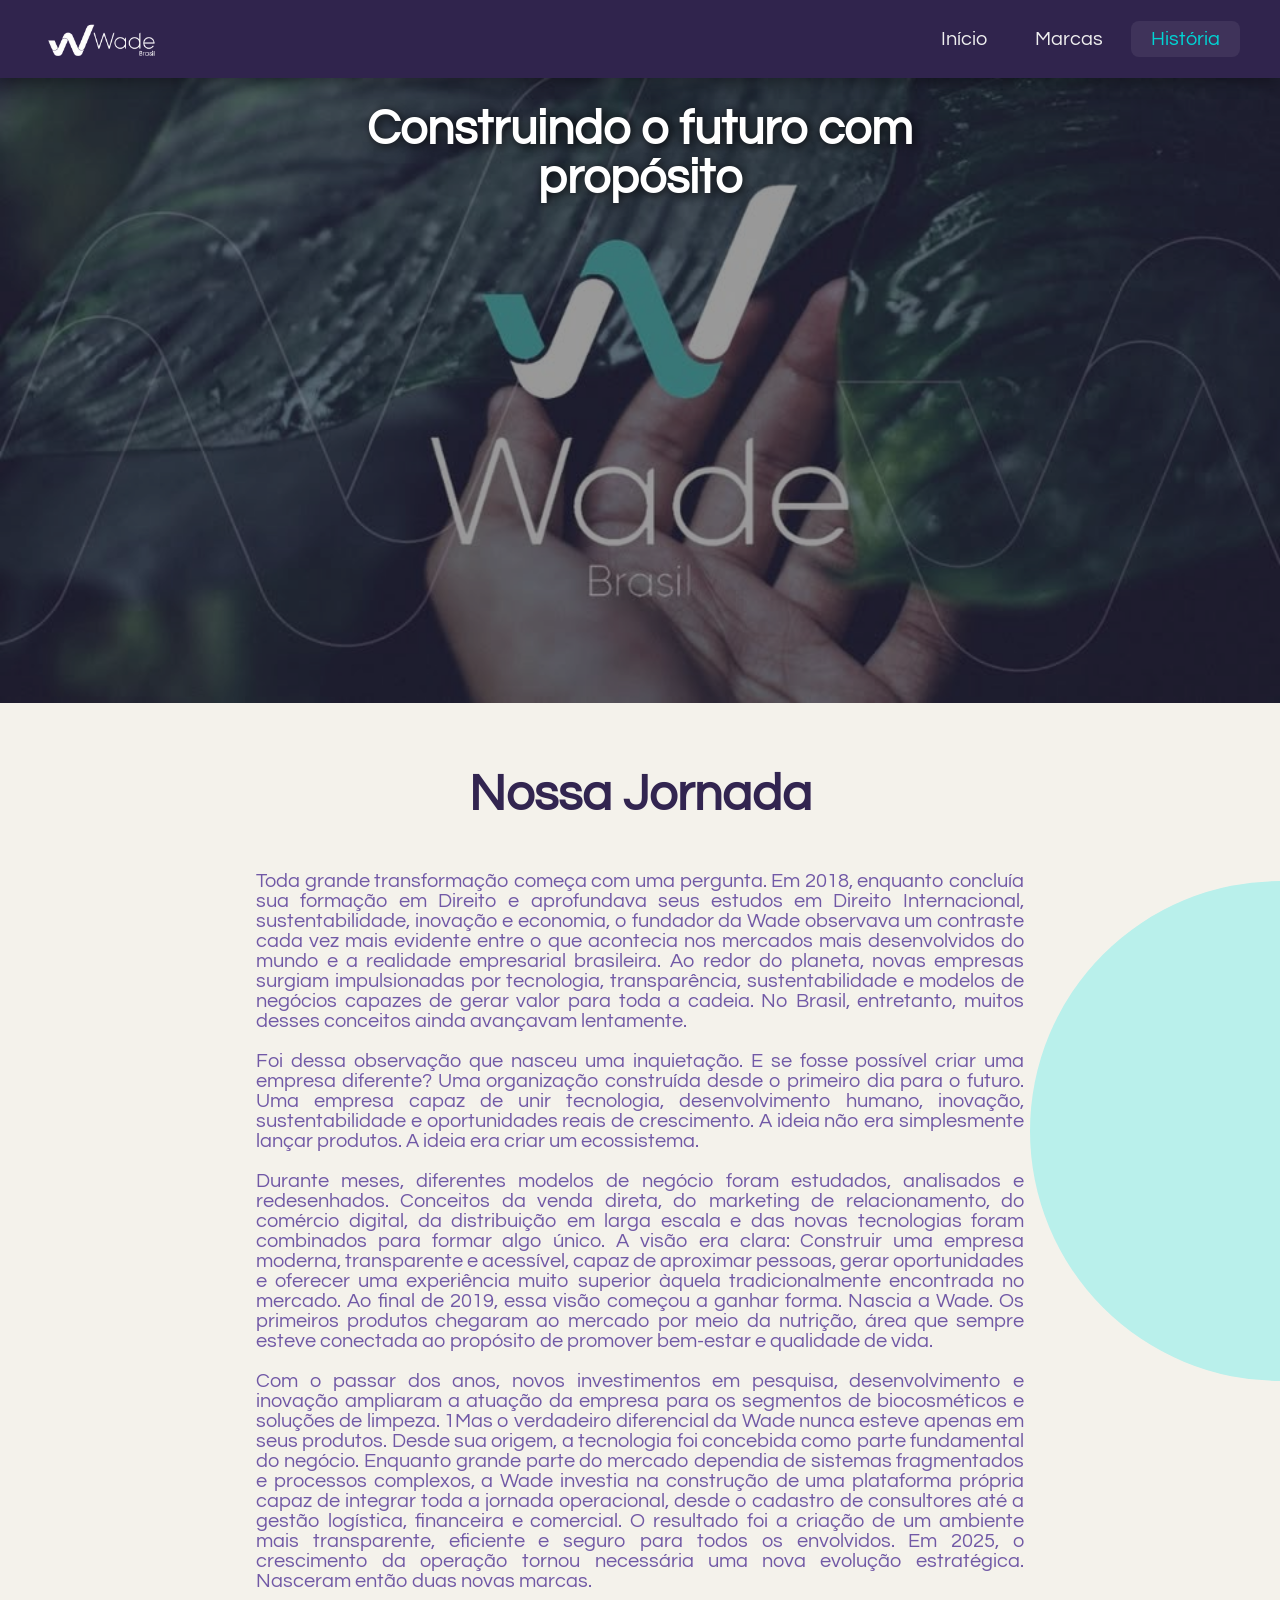
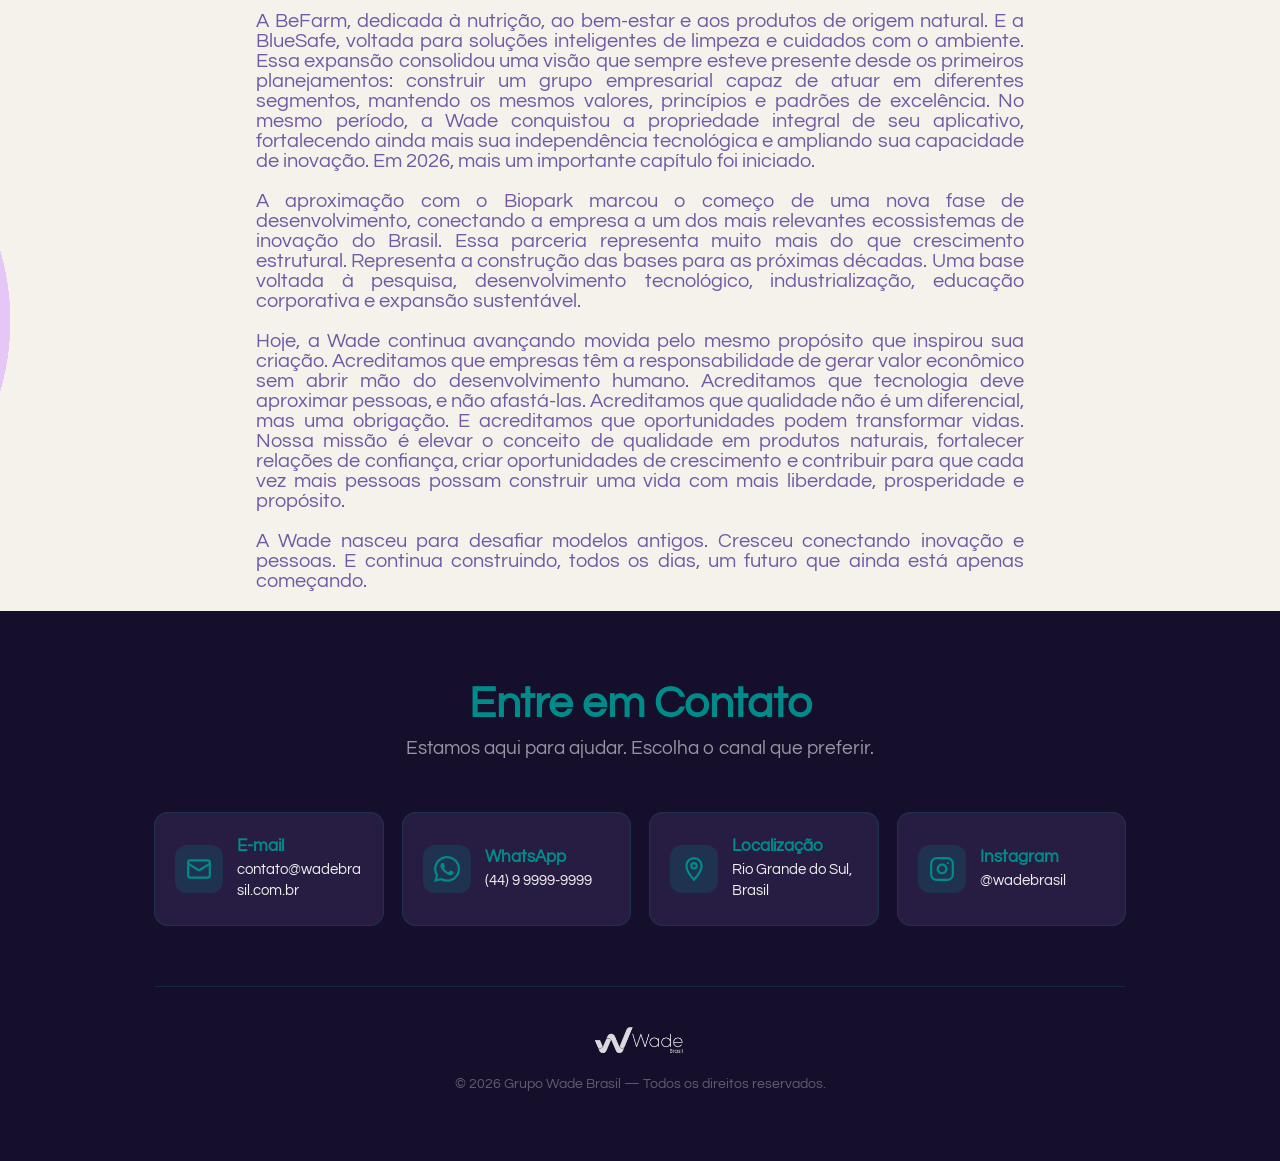
==== pagina_historia.html @ 8c089dba "v0.1" ====
<!DOCTYPE html>
<html lang="pt-BR">
<head>
    <meta charset="UTF-8">
    <meta name="viewport" content="width=device-width, initial-scale=1.0">
    <title>História do Grupo Wade</title>
    <link rel="stylesheet" href="pagina_historia.css">
</head>
<body>
    <nav class="barra">
        <a href="pagina_inicial.html" class="nav-logo-link">
            <img src="/img/marcas/logo.png" alt="Wade Brasil" class="nav-logo">
        </a>
        <ul class="nav-links">
           <li><a href="pagina_inicial.html" class="nav-item">Início</a></li>
            <li><a href="pagina_marcas.html" class="nav-item">Marcas</a></li>
            <li><a href="pagina_historia.html" class="nav-item active">História</a></li>
        </ul>
    </nav>

    <div class="inicio">
    <img class="inicio.img" src="/img/hero.jpg">

    <h2>Construindo o futuro com propósito</h2>
    </div>
    <br>
    
    <h1 class = "titulo_inicial">Nossa Jornada</h1>
    <div class="texto">
        <p>Toda grande transformação começa com uma pergunta. Em 2018, enquanto concluía sua formação em Direito e aprofundava seus estudos em Direito Internacional, sustentabilidade, inovação e economia, o fundador da Wade observava um contraste cada vez mais evidente entre o que acontecia nos mercados mais desenvolvidos do mundo e a realidade empresarial brasileira. Ao redor do planeta, novas empresas surgiam impulsionadas por tecnologia, transparência, sustentabilidade e modelos de negócios capazes de gerar valor para toda a cadeia. No Brasil, entretanto, muitos desses conceitos ainda avançavam lentamente. </p>
        <br>


        <p>
            Foi dessa observação que nasceu uma inquietação. E se fosse possível criar uma empresa diferente? Uma organização construída desde o primeiro dia para o futuro. Uma empresa capaz de unir tecnologia, desenvolvimento humano, inovação, sustentabilidade e oportunidades reais de crescimento. A ideia não era simplesmente lançar produtos. A ideia era criar um ecossistema.
        </p>
        <br>
        <p>Durante meses, diferentes modelos de negócio foram estudados, analisados e redesenhados. Conceitos da venda direta, do marketing de relacionamento, do comércio digital, da distribuição em larga escala e das novas tecnologias foram combinados para formar algo único. A visão era clara: Construir uma empresa moderna, transparente e acessível, capaz de aproximar pessoas, gerar oportunidades e oferecer uma experiência muito superior àquela tradicionalmente encontrada no mercado. Ao final de 2019, essa visão começou a ganhar forma. Nascia a Wade. Os primeiros produtos chegaram ao mercado por meio da nutrição, área que sempre esteve conectada ao propósito de promover bem-estar e qualidade de vida. </p>
        <br>
        <p>
            Com o passar dos anos, novos investimentos em pesquisa, desenvolvimento e inovação ampliaram a atuação da empresa para os segmentos de biocosméticos e soluções de limpeza. 1Mas o verdadeiro diferencial da Wade nunca esteve apenas em seus produtos. Desde sua origem, a tecnologia foi concebida como parte fundamental do negócio. Enquanto grande parte do mercado dependia de sistemas fragmentados e processos complexos, a Wade investia na construção de uma plataforma própria capaz de integrar toda a jornada operacional, desde o cadastro de consultores até a gestão logística, financeira e comercial. O resultado foi a criação de um ambiente mais transparente, eficiente e seguro para todos os envolvidos. Em 2025, o crescimento da operação tornou necessária uma nova evolução estratégica. Nasceram então duas novas marcas. 
        </p>
        <br>
        <p>A BeFarm, dedicada à nutrição, ao bem-estar e aos produtos de origem natural. E a BlueSafe, voltada para soluções inteligentes de limpeza e cuidados com o ambiente. Essa expansão consolidou uma visão que sempre esteve presente desde os primeiros planejamentos: construir um grupo empresarial capaz de atuar em diferentes segmentos, mantendo os mesmos valores, princípios e padrões de excelência. No mesmo período, a Wade conquistou a propriedade integral de seu aplicativo, fortalecendo ainda mais sua independência tecnológica e ampliando sua capacidade de inovação. Em 2026, mais um importante capítulo foi iniciado. </p>
        <br>
        <p>A aproximação com o Biopark marcou o começo de uma nova fase de desenvolvimento, conectando a empresa a um dos mais relevantes ecossistemas de inovação do Brasil. Essa parceria representa muito mais do que crescimento estrutural. Representa a construção das bases para as próximas décadas. Uma base voltada à pesquisa, desenvolvimento tecnológico, industrialização, educação corporativa e expansão sustentável.</p>
        <br>
        <p>Hoje, a Wade continua avançando movida pelo mesmo propósito que inspirou sua criação. Acreditamos que empresas têm a responsabilidade de gerar valor econômico sem abrir mão do desenvolvimento humano. Acreditamos que tecnologia deve aproximar pessoas, e não afastá-las. Acreditamos que qualidade não é um diferencial, mas uma obrigação. E acreditamos que oportunidades podem transformar vidas. Nossa missão é elevar o conceito de qualidade em produtos naturais, fortalecer relações de confiança, criar oportunidades de crescimento e contribuir para que cada vez mais pessoas possam construir uma vida com mais liberdade, prosperidade e propósito.</p>
        <br>
        <p> A Wade nasceu para desafiar modelos antigos. Cresceu conectando inovação e pessoas. E continua construindo, todos os dias, um futuro que ainda está apenas começando.</p>
    </div>

    <!-- Rodape produzido por Gabriel -->

    <footer class="contatos-sec" id="contatos">
    <div class="contatos-inner">

        <div class="contatos-header">
            <h2>Entre em Contato</h2>
            <p class="contatos-sub">Estamos aqui para ajudar. Escolha o canal que preferir.</p>
        </div>

        <div class="contatos-grid">

            <a href="mailto:contato@wadebrasil.com.br" class="contato-card">
                <div class="contato-icon-wrap">
                    <svg width="26" height="26" viewBox="0 0 24 24" fill="none" stroke="currentColor" stroke-width="2" stroke-linecap="round" stroke-linejoin="round">
                        <rect x="2" y="4" width="20" height="16" rx="2"/>
                        <path d="M22 7l-8.97 5.7a1.94 1.94 0 0 1-2.06 0L2 7"/>
                    </svg>
                </div>
                <div class="contato-info">
                    <h4>E-mail</h4>
                    <p>contato@wadebrasil.com.br</p>
                </div>
            </a>

            <a href="https://wa.me/5544999999999" class="contato-card" target="_blank" rel="noopener">
                <div class="contato-icon-wrap">
                    <svg width="26" height="26" viewBox="0 0 24 24" fill="currentColor">
                        <path d="M17.472 14.382c-.297-.149-1.758-.867-2.03-.967-.273-.099-.471-.148-.67.15-.197.297-.767.966-.94 1.164-.173.199-.347.223-.644.075-.297-.15-1.255-.463-2.39-1.475-.883-.788-1.48-1.761-1.653-2.059-.173-.297-.018-.458.13-.606.134-.133.298-.347.446-.52.149-.174.198-.298.298-.497.099-.198.05-.371-.025-.52-.075-.149-.669-1.612-.916-2.207-.242-.579-.487-.5-.669-.51a12.8 12.8 0 0 0-.57-.01c-.198 0-.52.074-.792.372-.272.297-1.04 1.016-1.04 2.479 0 1.462 1.065 2.875 1.213 3.074.149.198 2.096 3.2 5.077 4.487.709.306 1.262.489 1.694.625.712.227 1.36.195 1.871.118.571-.085 1.758-.719 2.006-1.413.248-.694.248-1.289.173-1.413-.074-.124-.272-.198-.57-.347m-5.421 7.403h-.004a9.87 9.87 0 0 1-5.031-1.378l-.361-.214-3.741.982.998-3.648-.235-.374a9.86 9.86 0 0 1-1.51-5.26c.001-5.45 4.436-9.884 9.888-9.884 2.64 0 5.122 1.03 6.988 2.898a9.825 9.825 0 0 1 2.893 6.994c-.003 5.45-4.437 9.884-9.885 9.884m8.413-18.297A11.815 11.815 0 0 0 12.05 0C5.495 0 .16 5.335.157 11.892c0 2.096.547 4.142 1.588 5.945L.057 24l6.305-1.654a11.882 11.882 0 0 0 5.683 1.448h.005c6.554 0 11.89-5.335 11.893-11.893a11.821 11.821 0 0 0-3.48-8.413z"/>
                    </svg>
                </div>
                <div class="contato-info">
                    <h4>WhatsApp</h4>
                    <p>(44) 9 9999-9999</p>
                </div>
            </a>

            <div class="contato-card no-link">
                <div class="contato-icon-wrap">
                    <svg width="26" height="26" viewBox="0 0 24 24" fill="none" stroke="currentColor" stroke-width="2" stroke-linecap="round" stroke-linejoin="round">
                        <path d="M12 2C8.13 2 5 5.13 5 9c0 5.25 7 13 7 13s7-7.75 7-13c0-3.87-3.13-7-7-7z"/>
                        <circle cx="12" cy="9" r="2.5"/>
                    </svg>
                </div>
                <div class="contato-info">
                    <h4>Localização</h4>
                    <p>Rio Grande do Sul, Brasil</p>
                </div>
            </div>

            <a href="https://instagram.com/wadebrasil" class="contato-card" target="_blank" rel="noopener">
                <div class="contato-icon-wrap">
                    <svg width="26" height="26" viewBox="0 0 24 24" fill="none" stroke="currentColor" stroke-width="2" stroke-linecap="round" stroke-linejoin="round">
                        <rect x="2" y="2" width="20" height="20" rx="5" ry="5"/>
                        <path d="M16 11.37A4 4 0 1 1 12.63 8 4 4 0 0 1 16 11.37z"/>
                        <line x1="17.5" y1="6.5" x2="17.51" y2="6.5"/>
                    </svg>
                </div>
                <div class="contato-info">
                    <h4>Instagram</h4>
                    <p>@wadebrasil</p>
                </div>
            </a>

        </div>

        <div class="rodape">
            <img src="/img/marcas/logo.png" alt="Wade Brasil" class="footer-logo">
            <p>© 2026 Grupo Wade Brasil — Todos os direitos reservados.</p>
        </div>

    </div>
</footer>
 
</body>
</html>
---- pagina_historia.css ----
@import url('https://fonts.googleapis.com/css2?family=Questrial&display=swap');
*{
    margin: 0;
    padding: 0;
    box-sizing: border-box;
}
body{
    background-color: #f4f2eb;
    width: 100%;
    height: auto;
    overflow-x: hidden;
    margin: 0;
    padding: 0;
    font-family: "Questrial", sans-serif;
}
.barra {
  display: flex;
  justify-content: space-between;
  align-items: center;
  background-color: #30244d;
  padding: 10px 40px;
  width: 100%;
  position: sticky;
  top: 0;
  z-index: 999;
  box-shadow: 0 2px 16px rgba(0,0,0,0.4);
  font-family: "Questrial", sans-serif;
}

.nav-logo-link {
  display: flex;
  align-items: center;
  text-decoration: none;
  flex-shrink: 0;
}

.nav-logo {
  height: 58px;
  width: auto;
  display: block;
  image-rendering: high-quality;
  -webkit-font-smoothing: antialiased;
}

.nav-links {
  display: flex;
  align-items: center;
  gap: 8px;
  list-style: none;
}

.nav-links li {
  list-style: none;
}

.nav-item {
  font-size: 20px;
  color: #efefef;
  text-decoration: none;
  font-family: "Questrial", sans-serif;
  padding: 8px 20px;
  border-radius: 8px;
  transition: color 0.2s, background-color 0.2s;
  display: inline-block;
  white-space: nowrap;
}

.nav-item:hover, .nav-item.active
 {
  color: #00d4d4;
  background-color: rgba(255,255,255,0.07); 
  text-decoration: none;
} 

/* .linha_tempo{
  background-color: #322550;
  color: white;
  border: radius 20px #008B8B;
  border-radius: 5%;
  height: 200px;
  width: 200px;
  flex-wrap: wrap;
} */
.inicio::after{
    content: "";
    position: absolute;
    inset: 0;
    background: rgba(0,0,0,0.4);
}
.inicio{
    position: relative;
    /* border: 5px solid #5abec1; */
}

.inicio img{
    width: 100%;
    height: 500px; /* ajuste como quiser */
    object-fit: cover;
    display: block;
}

.inicio h2{
    position: absolute;
    top: 20%;
    left: 50%;
    transform: translate(-50%, -100%);

    color: white;
    font-size: 3rem;
    text-align: center;
    text-shadow: 2px 2px 10px rgba(0,0,0,0.8);

    z-index: 2;
}
h2{
    text-align: center;
    color: #5abec1;
    display: absolute;
    z-index: 3;
}
.titulo_inicial{
    margin: 50px;
    text-align: center;
    color: #322550;
    font-size: 50px;
}
.inicio img{
    width: 100%;
    height: auto;
    display: block;
    margin: 0 auto;
}
.texto p{
    width: 60%;
    margin-bottom: 20px;  
}  
.texto ::after{
    content: "";

    position: absolute;

    width: 500px;
    height: 500px;

    top: 800px;
    right: 1270px;

    background: #e5c7f7;
    border-radius: 50%;

    z-index: -1;
} 
.texto{
    display: flex;
    justify-content: center;
    flex-wrap: wrap;
    width: 100%;
    font-size: 20px;
    color:#7159a6;  
    position: relative;
    text-align: justify;
    /* border: solid red 1px; */
}
.texto::before{
    content: "";

    position: absolute;

    width: 500px;
    height: 500px;

    top: 10px;
    right: -250px;

    background: #b9f0eb;
    border-radius: 50%;

    z-index: -1;
} 
  

.logo img{
    width: 180px;
    height: 180px;
}
/* Rodape produzida por Gabriel */

.contatos-sec {
  background-color: #160f2b;
  padding: 0;
}

.contatos-inner {
  max-width: 1100px;
  margin: 0 auto;
  padding: 70px 5%;
}

.contatos-header {
  text-align: center;
  margin-bottom: 54px;
}

.contatos-header h2 {
  color: #008B8B;
  font-family: "Questrial", sans-serif;
  font-size: 44px;
  margin-bottom: 12px;
}

.contatos-sub {
  color: rgba(239,239,239,0.6);
  font-family: "Questrial", sans-serif;
  font-size: 19px;
}

.contatos-grid {
  display: grid;
  grid-template-columns: repeat(auto-fit, minmax(200px, 1fr));
  gap: 18px;
  margin-bottom: 60px;
}

.contato-card {
  background-color: rgba(48,36,77,0.7);
  border: 1px solid rgba(0,139,139,0.2);
  border-radius: 14px;
  padding: 24px 20px;
  display: flex;
  align-items: center;
  gap: 14px;
  font-family: "Questrial", sans-serif;
  text-decoration: none;
  color: inherit;
  transition: background-color 0.2s, border-color 0.2s, transform 0.2s;
  cursor: pointer;
  min-width: 0;
}

.contato-card:hover {
  background-color: rgba(0,139,139,0.15);
  border-color: #008B8B;
  transform: translateY(-3px);
  text-decoration: none;
  color: inherit;
}

.contato-card.no-link {
  cursor: default;
}

.contato-card.no-link:hover {
  transform: none;
  background-color: rgba(48,36,77,0.7);
  border-color: rgba(0,139,139,0.2);
}

.contato-icon-wrap {
  flex-shrink: 0;
  width: 48px;
  height: 48px;
  background-color: rgba(0,139,139,0.2);
  border-radius: 12px;
  display: flex;
  align-items: center;
  justify-content: center;
  color: #008B8B;
}

.contato-info {
  min-width: 0;
  flex: 1;
}

.contato-info h4 {
  color: #008B8B;
  font-family: "Questrial", sans-serif;
  font-size: 17px;
  margin-bottom: 4px;
  white-space: nowrap;
}

.contato-info p {
  color: #efefef;
  font-family: "Questrial", sans-serif;
  font-size: 15px;
  word-break: break-all;
  overflow-wrap: break-word;
  line-height: 1.4;
}

.rodape {
  border-top: 1px solid rgba(0,139,139,0.2);
  padding-top: 28px;
  display: flex;
  flex-direction: column;
  align-items: center;
  gap: 14px;
}

.footer-logo {
  height: 48px;
  width: auto;
  opacity: 0.85;
  image-rendering: high-quality;
}

.rodape p {
  color: rgba(239,239,239,0.35);
  font-family: "Questrial", sans-serif;
  font-size: 14px;
  text-align: center;
}

@media (max-width: 768px) {
  .barra {
    padding: 10px 20px;
  }

  .nav-logo {
    height: 44px;
  }

  .nav-item {
    font-size: 16px;
    padding: 6px 12px;
  }

  .hero-container {
    height: 520px;
  }

  .hero-titulo {
    font-size: 44px;
  }

  .hero-sub {
    font-size: 20px;
  }

  .hero-overlay {
    padding-left: 6%;
  }

  .sobre,
  .marcas-sec,
  .app-sec,
  .download-sec,
  .revenda-sec {
    padding: 50px 6%;
  }

  .sobre-content h2,
  .sec-titulo,
  .download-content h2,
  .revenda-texto h2,
  .contatos-header h2 {
    font-size: 32px;
  }

  .divider-v {
    display: none;
  }

  .steps-wrapper {
    flex-direction: column;
    gap: 40px;
  }

  .steps-col {
    max-width: 100%;
  }

  .contatos-grid {
    grid-template-columns: 1fr;
  }

  .badges {
    flex-direction: column;
    align-items: center;
  }

  .badge {
    width: 100%;
    max-width: 300px;
  }

  .hist-titulo {
    font-size: 36px;
  }

  .hist-sub {
    font-size: 17px;
  }

  .timeline::before {
    left: 16px;
  }

  .timeline-item {
    width: 100%;
    align-self: flex-start !important;
    padding-left: 48px !important;
    padding-right: 0 !important;
    text-align: left !important;
  }

  .tl-dot {
    left: 8px !important;
    right: auto !important;
  }

  .hist-sec-titulo {
    font-size: 30px;
  }
}
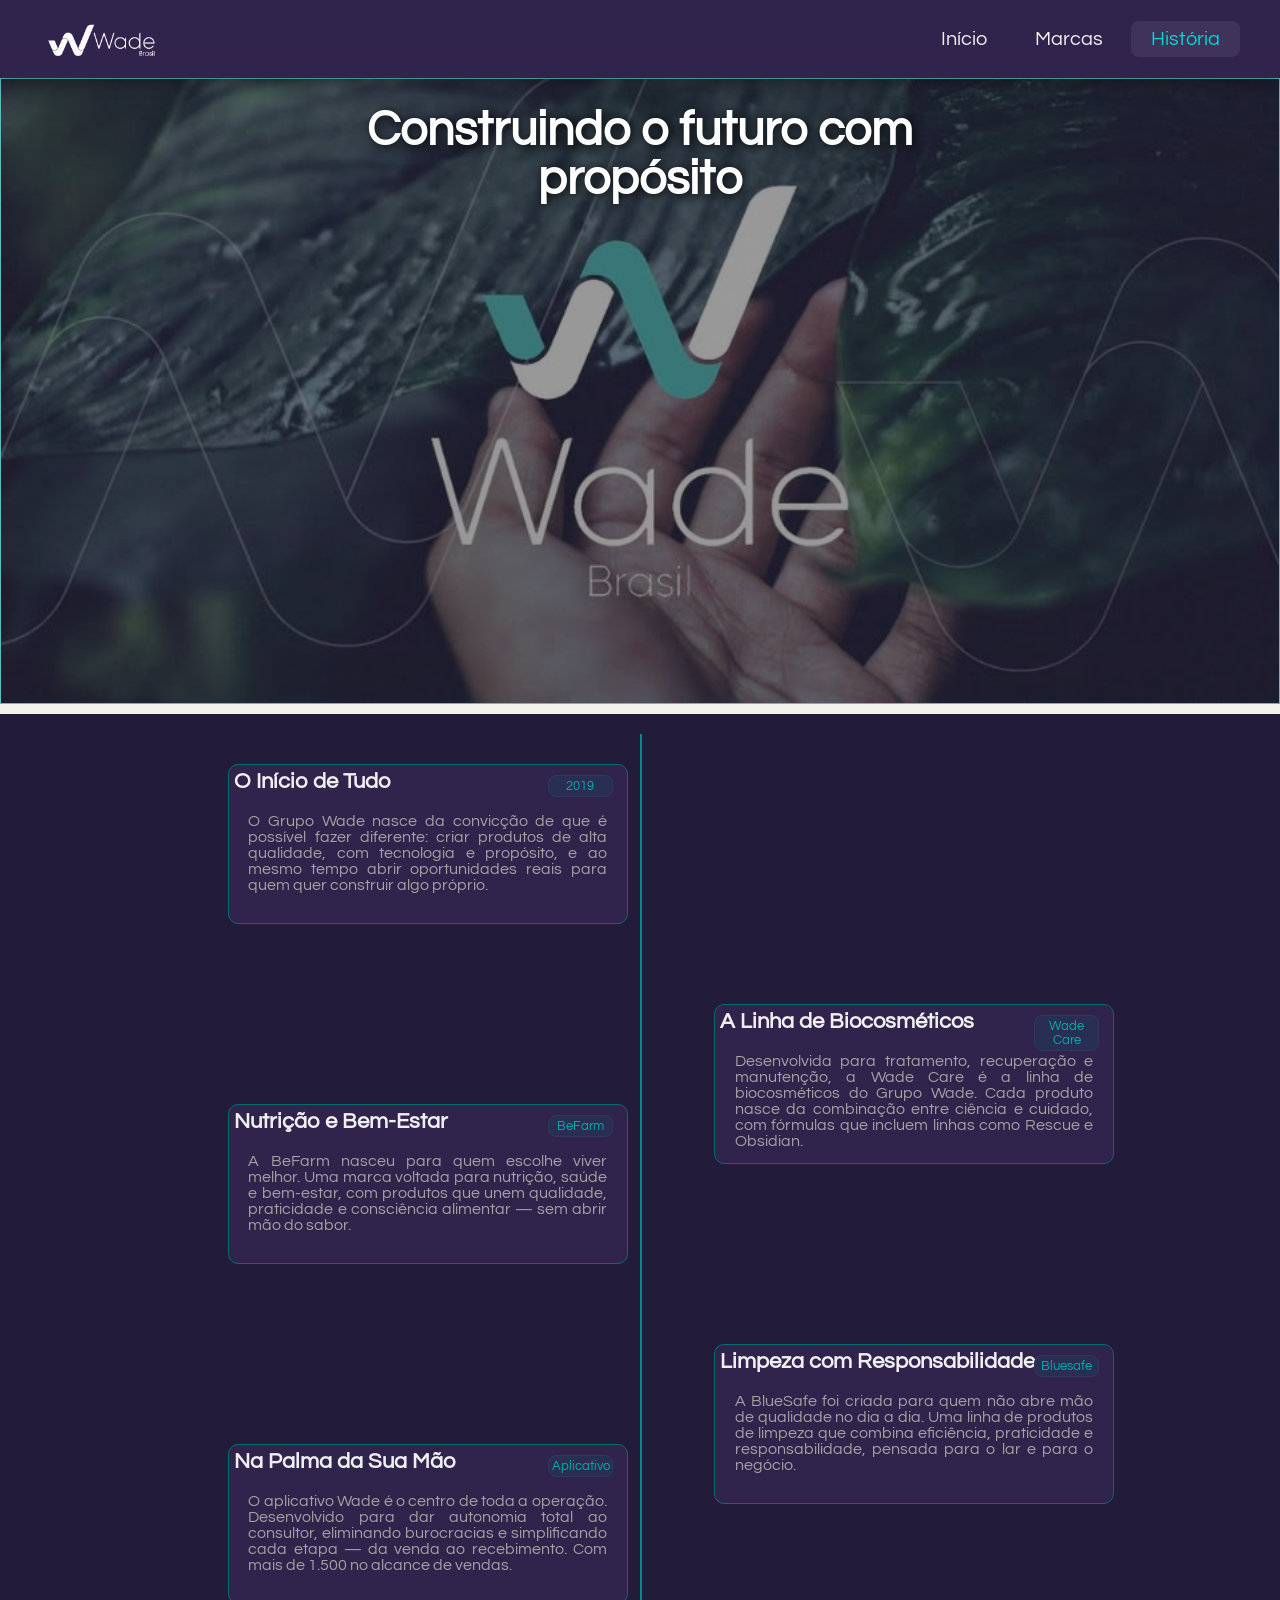
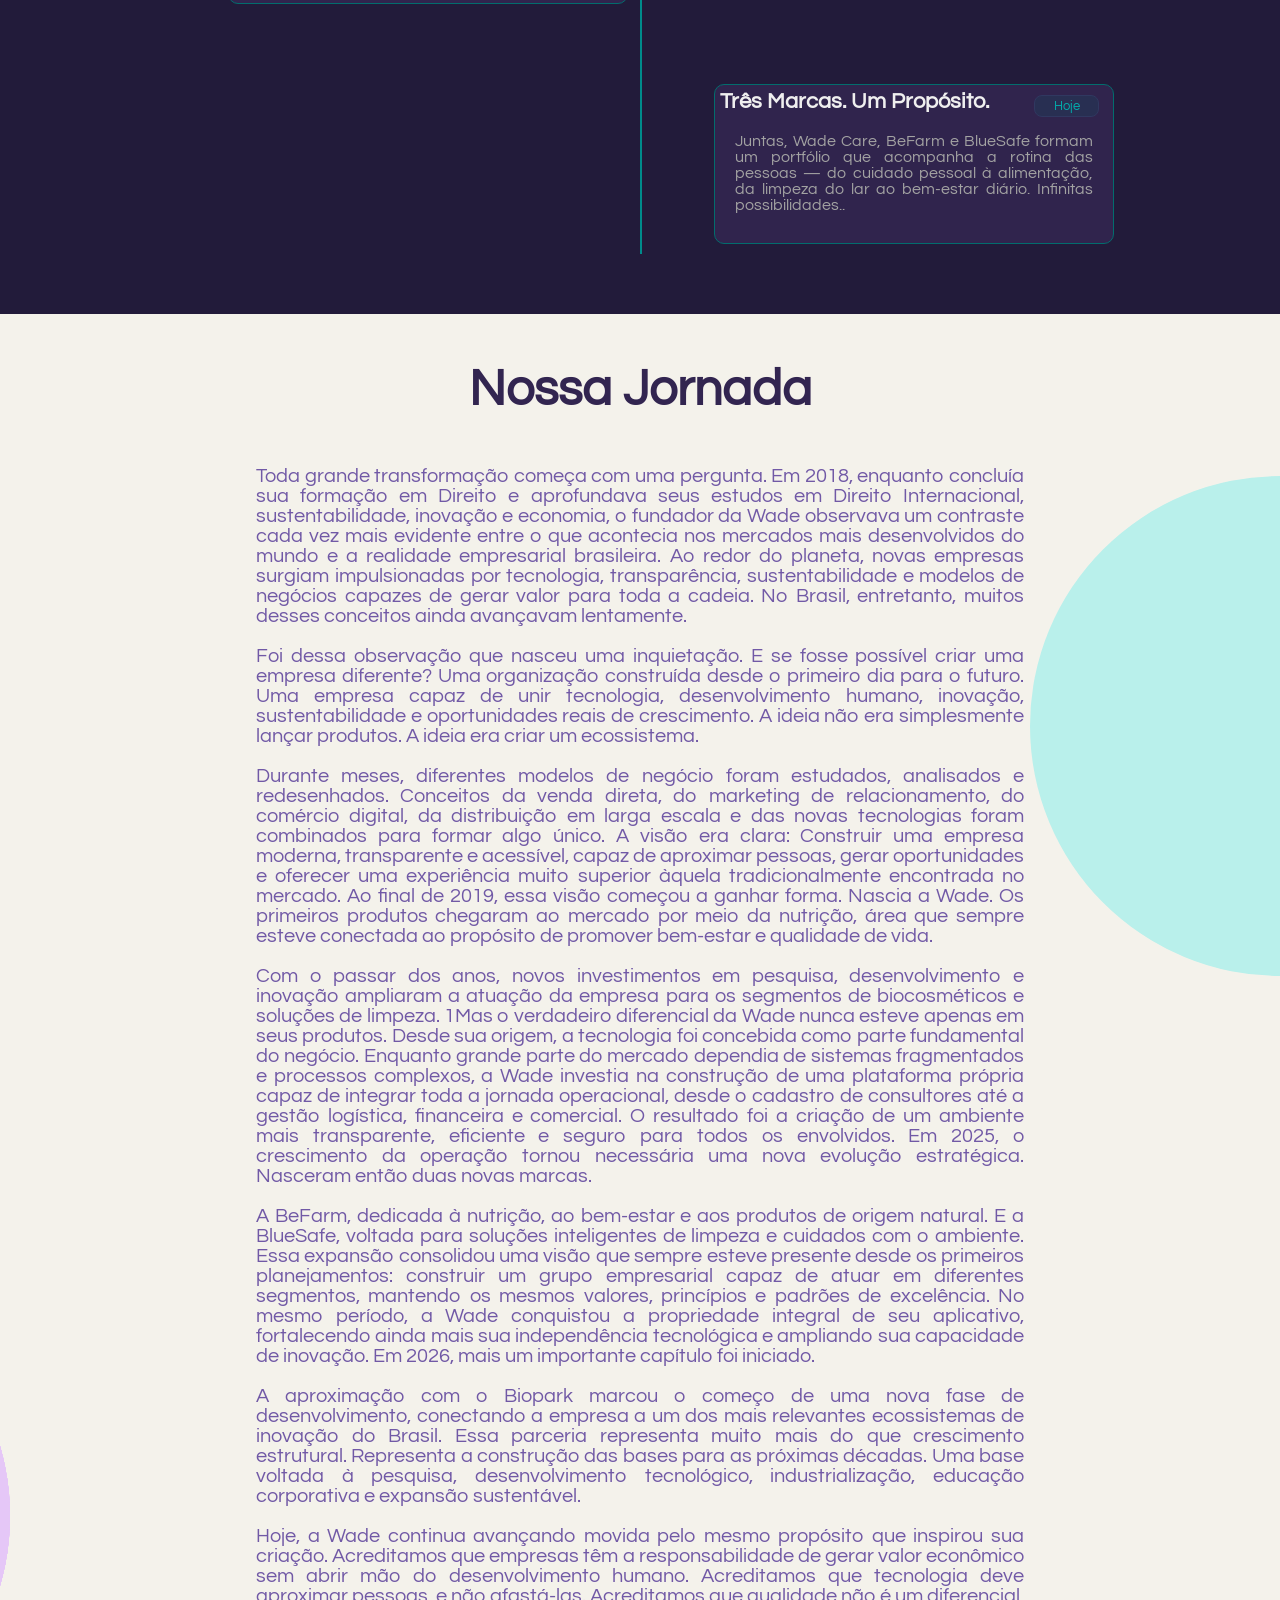
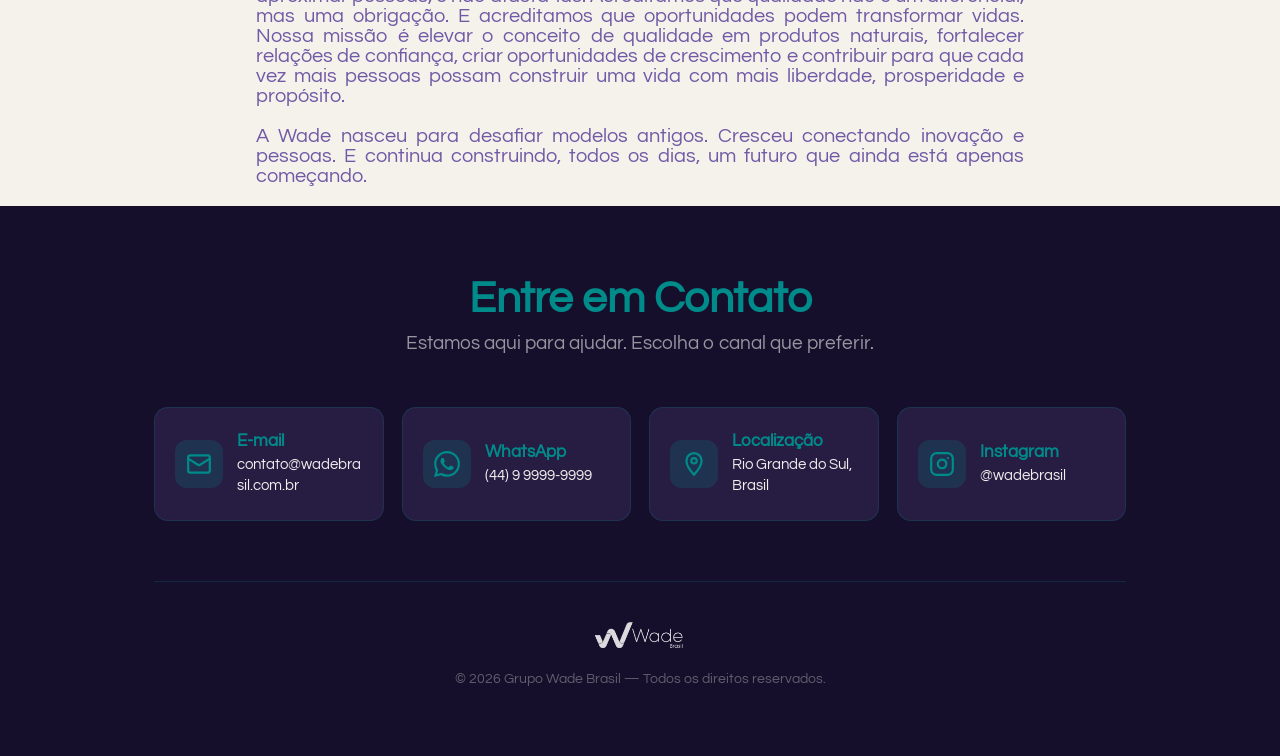
==== commit f3ed7720: "v0.3" ====
--- a/pagina_historia.html
+++ b/pagina_historia.html
@@ -23,7 +23,48 @@
 
     <h2>Construindo o futuro com propósito</h2>
     </div>
-    <br>
+
+    <section class="linha_tempo">
+        <div class="p1">
+            <p class="detalhe">2019</p>
+            <h2>O Início de Tudo</h2>
+            <p class="funciona_pfvr">O Grupo Wade nasce da convicção de que é possível fazer diferente: criar produtos de alta qualidade, com tecnologia e propósito, e ao mesmo tempo abrir oportunidades reais para quem quer construir algo próprio.</p>
+        </div>
+
+         <div class="p2">
+            <p class="detalhe">Wade Care</p>
+            <h2>A Linha de Biocosméticos</h2>
+            <p class="funciona_pfvr">Desenvolvida para tratamento, recuperação e manutenção, a Wade Care é a linha de biocosméticos do Grupo Wade. Cada produto nasce da combinação entre ciência e cuidado, com fórmulas que incluem linhas como Rescue e Obsidian.</p>
+        </div>
+
+         <div class="p3">
+            <p class="detalhe">BeFarm</p>
+            <h2>Nutrição e Bem-Estar</h2>
+            <p class="funciona_pfvr">A BeFarm nasceu para quem escolhe viver melhor. Uma marca voltada para nutrição, saúde e bem-estar, com produtos que unem qualidade, praticidade e consciência alimentar — sem abrir mão do sabor.</p>
+        </div>
+
+        <div class="p4">
+            <p class="detalhe">Bluesafe</p>
+            <h2>Limpeza com Responsabilidade</h2>
+            <p class="funciona_pfvr">A BlueSafe foi criada para quem não abre mão de qualidade no dia a dia. Uma linha de produtos de limpeza que combina eficiência, praticidade e responsabilidade, pensada para o lar e para o negócio.</p>
+        </div>
+
+        <div class="p5">
+            <p class="detalhe">Aplicativo</p>
+            <h2>Na Palma da Sua Mão</h2>
+            <p class="funciona_pfvr">O aplicativo Wade é o centro de toda a operação. Desenvolvido para dar autonomia total ao consultor, eliminando burocracias e simplificando cada etapa — da venda ao recebimento. Com mais de 1.500 no alcance de vendas.
+
+            </p>
+        </div>
+
+        <div class="p6">
+            <p class="detalhe">Hoje</p>
+            <h2>Três Marcas. Um Propósito.</h2>
+            <p class="funciona_pfvr">Juntas, Wade Care, BeFarm e BlueSafe formam um portfólio que acompanha a rotina das pessoas — do cuidado pessoal à alimentação, da limpeza do lar ao bem-estar diário. Infinitas possibilidades..</p>
+        </div>
+        
+    </section>
+
     
     <h1 class = "titulo_inicial">Nossa Jornada</h1>
     <div class="texto">
--- a/pagina_historia.css
+++ b/pagina_historia.css
@@ -89,12 +89,12 @@
 }
 .inicio{
     position: relative;
-    /* border: 5px solid #5abec1; */
+    border: 1px solid #5abec1;
 }
 
 .inicio img{
     width: 100%;
-    height: 500px; /* ajuste como quiser */
+    height: 500px;
     object-fit: cover;
     display: block;
 }
@@ -112,6 +112,174 @@
 
     z-index: 2;
 }
+.linha_tempo{
+  background-color: #221b3a;
+  height: 75rem;
+  width: 100%;
+  position: relative;
+}
+
+.linha_tempo::before {
+    content: "";
+    position: absolute;
+    left: 50%;
+    width: 2px;
+    height: 70rem;;
+    background-color: #008B8B; 
+    margin-top: 20px;
+    margin-bottom: 20px;
+    
+}
+.p1{
+  background-color:#30244d ;
+  border: 1px solid #026d6d;
+  border-radius: 10px;
+  margin: 10px;
+  height: 10rem;
+  width: 25rem;
+  position: absolute;
+  position: relative;
+  left: 17%;
+  top: 50px;
+
+
+}
+.p2{
+  background-color:#30244d ;
+  border: 1px solid #026d6d;
+  border-radius: 10px;
+  margin: 10px;
+  height: 10rem;
+  width: 25rem;
+  position: absolute;
+  position: relative;
+  left: 55%;
+  top: 120px;
+
+}
+.p3{
+  background-color:#30244d ;
+  border: 1px solid #026d6d;
+  border-radius: 10px;
+  margin: 10px;
+  height: 10rem;
+  width: 25rem;
+  position: absolute;
+  position: relative;
+  left: 17%;
+  top: 50px;
+
+}
+.p4{
+  background-color:#30244d ;
+  border: 1px solid #026d6d;
+  border-radius: 10px;
+  margin: 10px;
+  height: 10rem;
+  width: 25rem;
+  position: absolute;
+  position: relative;
+  left: 55%;
+  top: 120px;
+  
+}
+.p5{
+    background-color:#30244d ;
+  border: 1px solid #026d6d;
+  border-radius: 10px;
+  margin: 10px;
+  height: 10rem;
+  width: 25rem;
+  position: absolute;
+  position: relative;
+  left: 17%;
+  top: 50px;
+
+  
+}
+.p6{
+  background-color:#30244d ;
+  border: 1px solid #026d6d;
+  border-radius: 10px;
+  margin: 10px;
+  height: 10rem;
+  width: 25rem;
+  position: absolute;
+  position: relative;
+  left: 55%;
+  top: 120px;
+  
+}
+.p1:hover, .p2:hover, .p3:hover, .p4:hover, .p5:hover, .p6:hover{
+  background-color: #392b5a;
+  border: 1px solid #028d8d;
+  border-radius: 11px;
+  margin: 10px;
+  height: 10rem;
+  width: 25rem;
+  box-shadow: 0 4px 6px rgba(0, 0, 0, 0.1);
+  transform: translateY(-10px);
+}
+
+.detalhe{
+  background-color:#282f52;
+  color:#04abab;
+  font-size: 13px;
+  border: 1px  solid #303860 ;
+  width: 65px;
+  height: auto;
+  border-radius: 8px;
+  position:absolute;
+  right: 10px;
+  text-align: center;
+  padding: 3px;
+  margin: 4px;
+  margin-top: 10px;
+}
+.funciona_pfvr{
+  color: rgb(163, 163, 163);
+  font-size: 16px;
+  margin: 5px;
+  text-align: justify;
+  margin: 5%;
+
+}
+.p1 h2{
+  font-size: 22px;
+  color: #efefef;
+  margin: 5px;
+  text-align:left;
+}
+.p2 h2{
+  font-size: 22px;
+  color: #efefef;
+  margin: 5px;
+  text-align:left;
+}
+.p3 h2{
+  font-size: 22px;
+  color: #efefef;
+  margin: 5px;
+  text-align:left;
+}
+.p4 h2{
+  font-size: 22px;
+  color: #efefef;
+  margin: 5px;
+  text-align:left;
+}
+.p5 h2{
+  font-size: 22px;
+  color: #efefef;
+  margin: 5px;
+  text-align:left;
+}
+.p6 h2{
+  font-size: 22px;
+  color: #efefef;
+  margin: 5px;
+  text-align:left;
+}
 h2{
     text-align: center;
     color: #5abec1;
@@ -131,6 +299,7 @@
     margin: 0 auto;
 }
 .texto p{
+
     width: 60%;
     margin-bottom: 20px;  
 }  
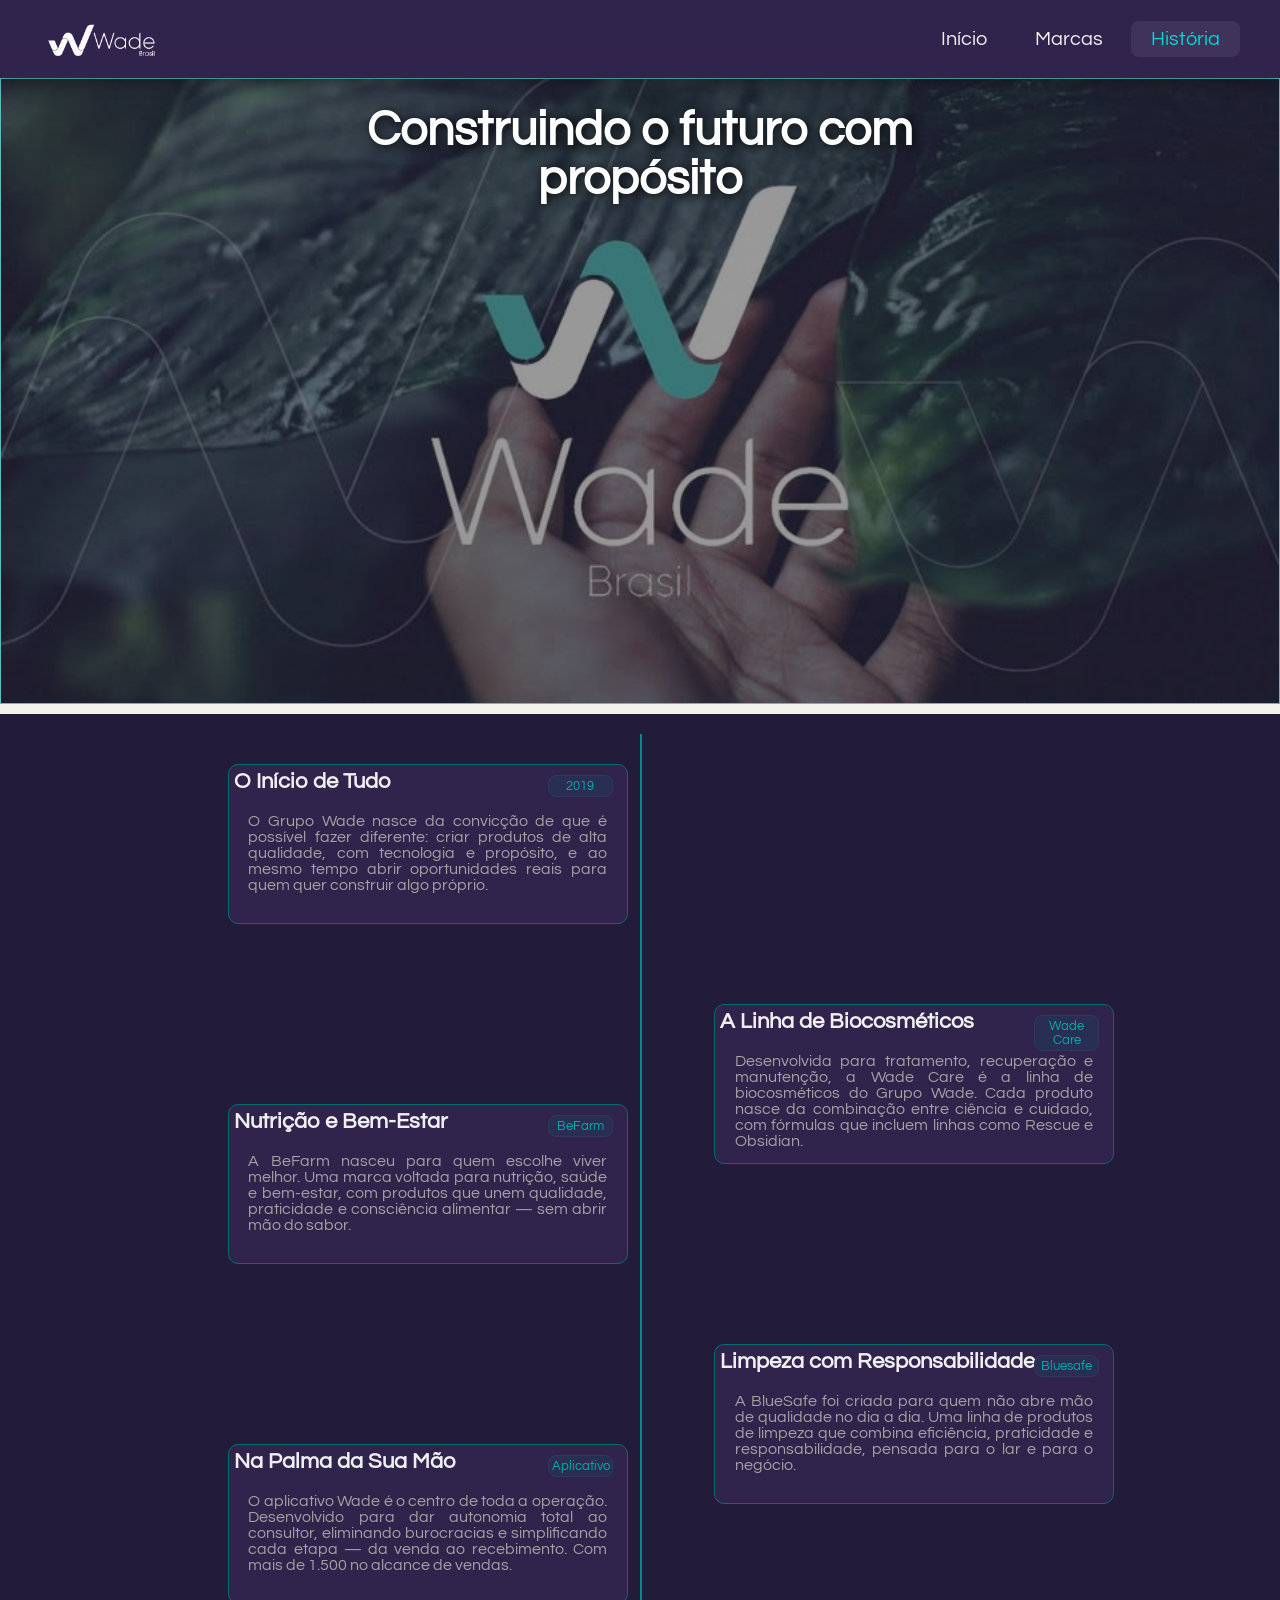
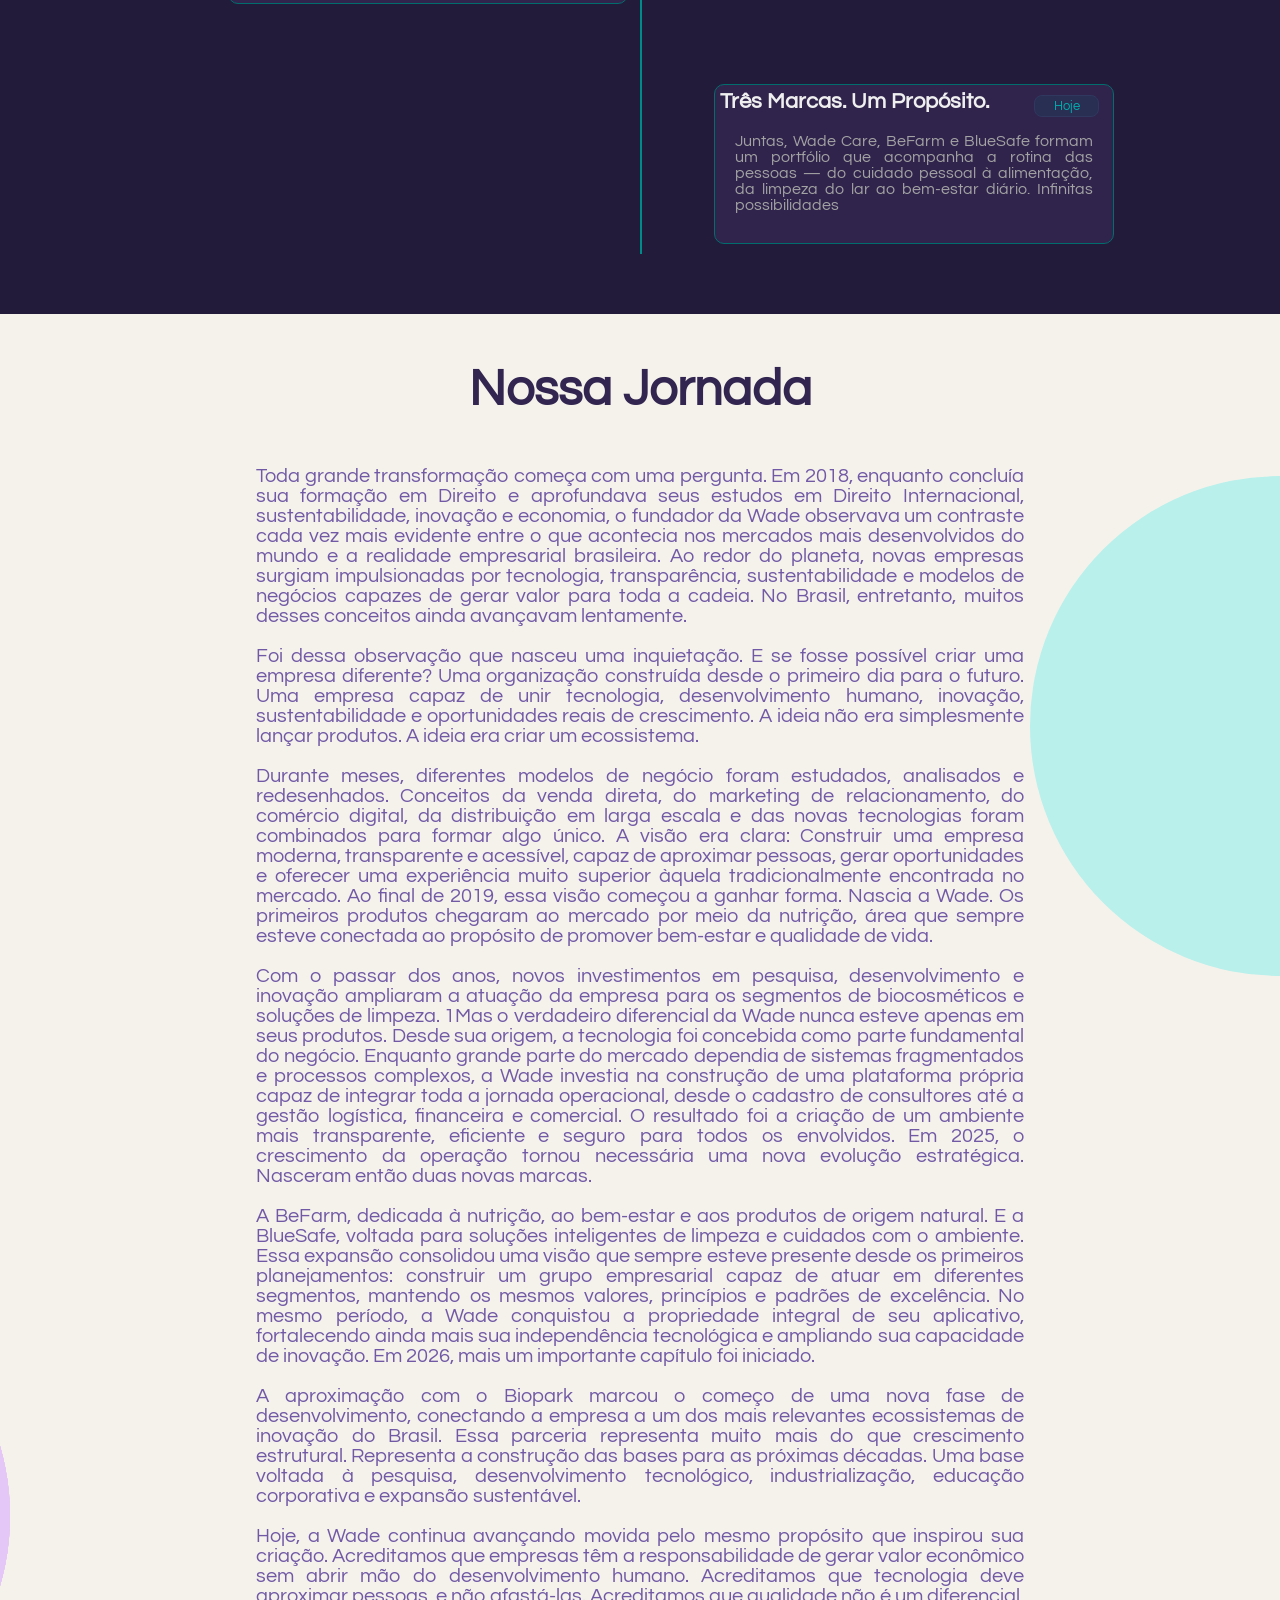
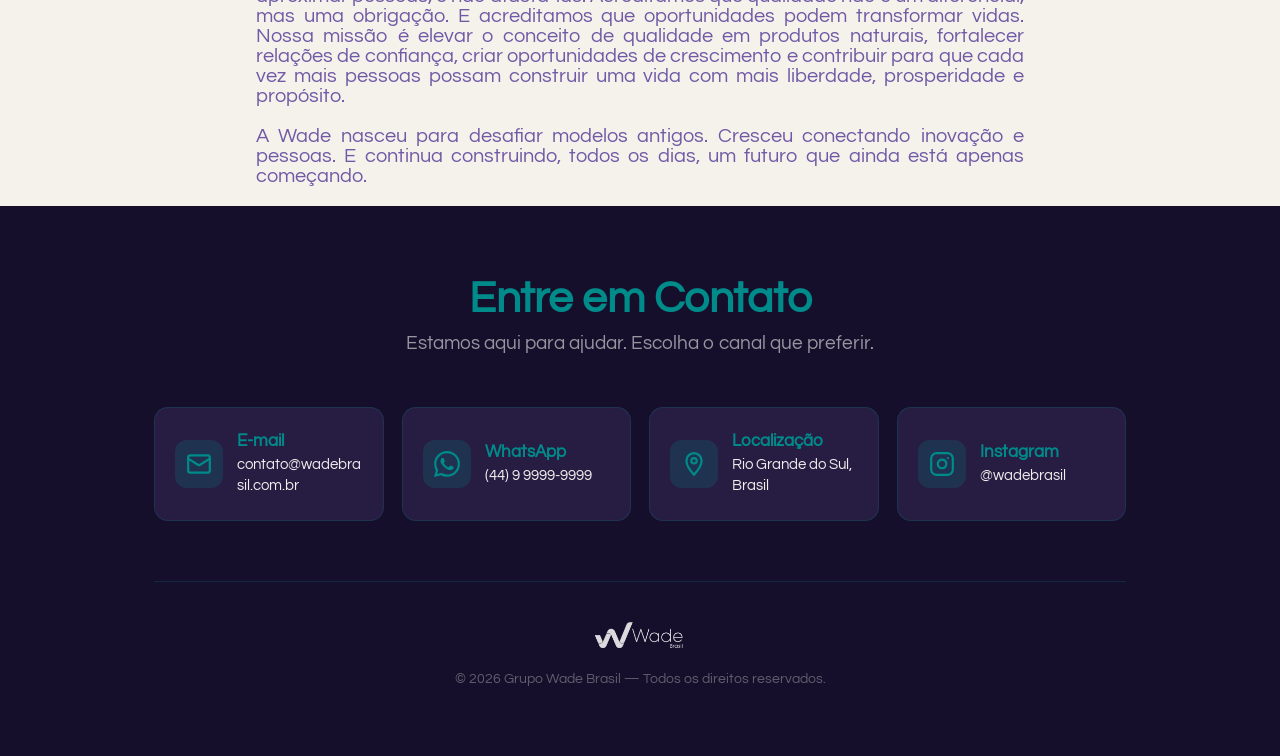
==== commit 8854e8c5: "Correcao final Removido a estrutura de paginação que estava para o pages" ====
--- a/pagina_historia.html
+++ b/pagina_historia.html
@@ -8,8 +8,8 @@
 </head>
 <body>
     <nav class="barra">
-        <a href="pagina_inicial.html" class="nav-logo-link">
-            <img src="/img/marcas/logo.png" alt="Wade Brasil" class="nav-logo">
+        <a href="index.html" class="nav-logo-link">
+            <img src="img/marcas/logo.png" alt="Wade Brasil" class="nav-logo">
         </a>
         <ul class="nav-links">
            <li><a href="pagina_inicial.html" class="nav-item">Início</a></li>
@@ -19,7 +19,7 @@
     </nav>
 
     <div class="inicio">
-    <img class="inicio.img" src="/img/hero.jpg">
+    <img class="inicio.img" src="img/hero.jpg">
 
     <h2>Construindo o futuro com propósito</h2>
     </div>
@@ -60,7 +60,7 @@
         <div class="p6">
             <p class="detalhe">Hoje</p>
             <h2>Três Marcas. Um Propósito.</h2>
-            <p class="funciona_pfvr">Juntas, Wade Care, BeFarm e BlueSafe formam um portfólio que acompanha a rotina das pessoas — do cuidado pessoal à alimentação, da limpeza do lar ao bem-estar diário. Infinitas possibilidades..</p>
+            <p class="funciona_pfvr">Juntas, Wade Care, BeFarm e BlueSafe formam um portfólio que acompanha a rotina das pessoas — do cuidado pessoal à alimentação, da limpeza do lar ao bem-estar diário. Infinitas possibilidades</p>
         </div>
         
     </section>
@@ -158,7 +158,7 @@
         </div>
 
         <div class="rodape">
-            <img src="/img/marcas/logo.png" alt="Wade Brasil" class="footer-logo">
+            <img src="img/marcas/logo.png" alt="Wade Brasil" class="footer-logo">
             <p>© 2026 Grupo Wade Brasil — Todos os direitos reservados.</p>
         </div>
 
--- a/pagina_historia.css
+++ b/pagina_historia.css
@@ -71,16 +71,6 @@
   background-color: rgba(255,255,255,0.07); 
   text-decoration: none;
 } 
-
-/* .linha_tempo{
-  background-color: #322550;
-  color: white;
-  border: radius 20px #008B8B;
-  border-radius: 5%;
-  height: 200px;
-  width: 200px;
-  flex-wrap: wrap;
-} */
 .inicio::after{
     content: "";
     position: absolute;
@@ -117,6 +107,7 @@
   height: 75rem;
   width: 100%;
   position: relative;
+  margin: 0;
 }
 
 .linha_tempo::before {
@@ -141,7 +132,7 @@
   position: relative;
   left: 17%;
   top: 50px;
-
+  transition: 0.3s;
 
 }
 .p2{
@@ -155,7 +146,7 @@
   position: relative;
   left: 55%;
   top: 120px;
-
+  transition: 0.3s;
 }
 .p3{
   background-color:#30244d ;
@@ -168,7 +159,7 @@
   position: relative;
   left: 17%;
   top: 50px;
-
+  transition: 0.3s;
 }
 .p4{
   background-color:#30244d ;
@@ -181,7 +172,7 @@
   position: relative;
   left: 55%;
   top: 120px;
-  
+  transition: 0.3s;
 }
 .p5{
     background-color:#30244d ;
@@ -194,6 +185,7 @@
   position: relative;
   left: 17%;
   top: 50px;
+  transition: 0.3s;
 
   
 }
@@ -208,6 +200,7 @@
   position: relative;
   left: 55%;
   top: 120px;
+  transition: 0.3s;
   
 }
 .p1:hover, .p2:hover, .p3:hover, .p4:hover, .p5:hover, .p6:hover{
@@ -219,6 +212,7 @@
   width: 25rem;
   box-shadow: 0 4px 6px rgba(0, 0, 0, 0.1);
   transform: translateY(-10px);
+  transition: 0.3s;
 }
 
 .detalhe{
